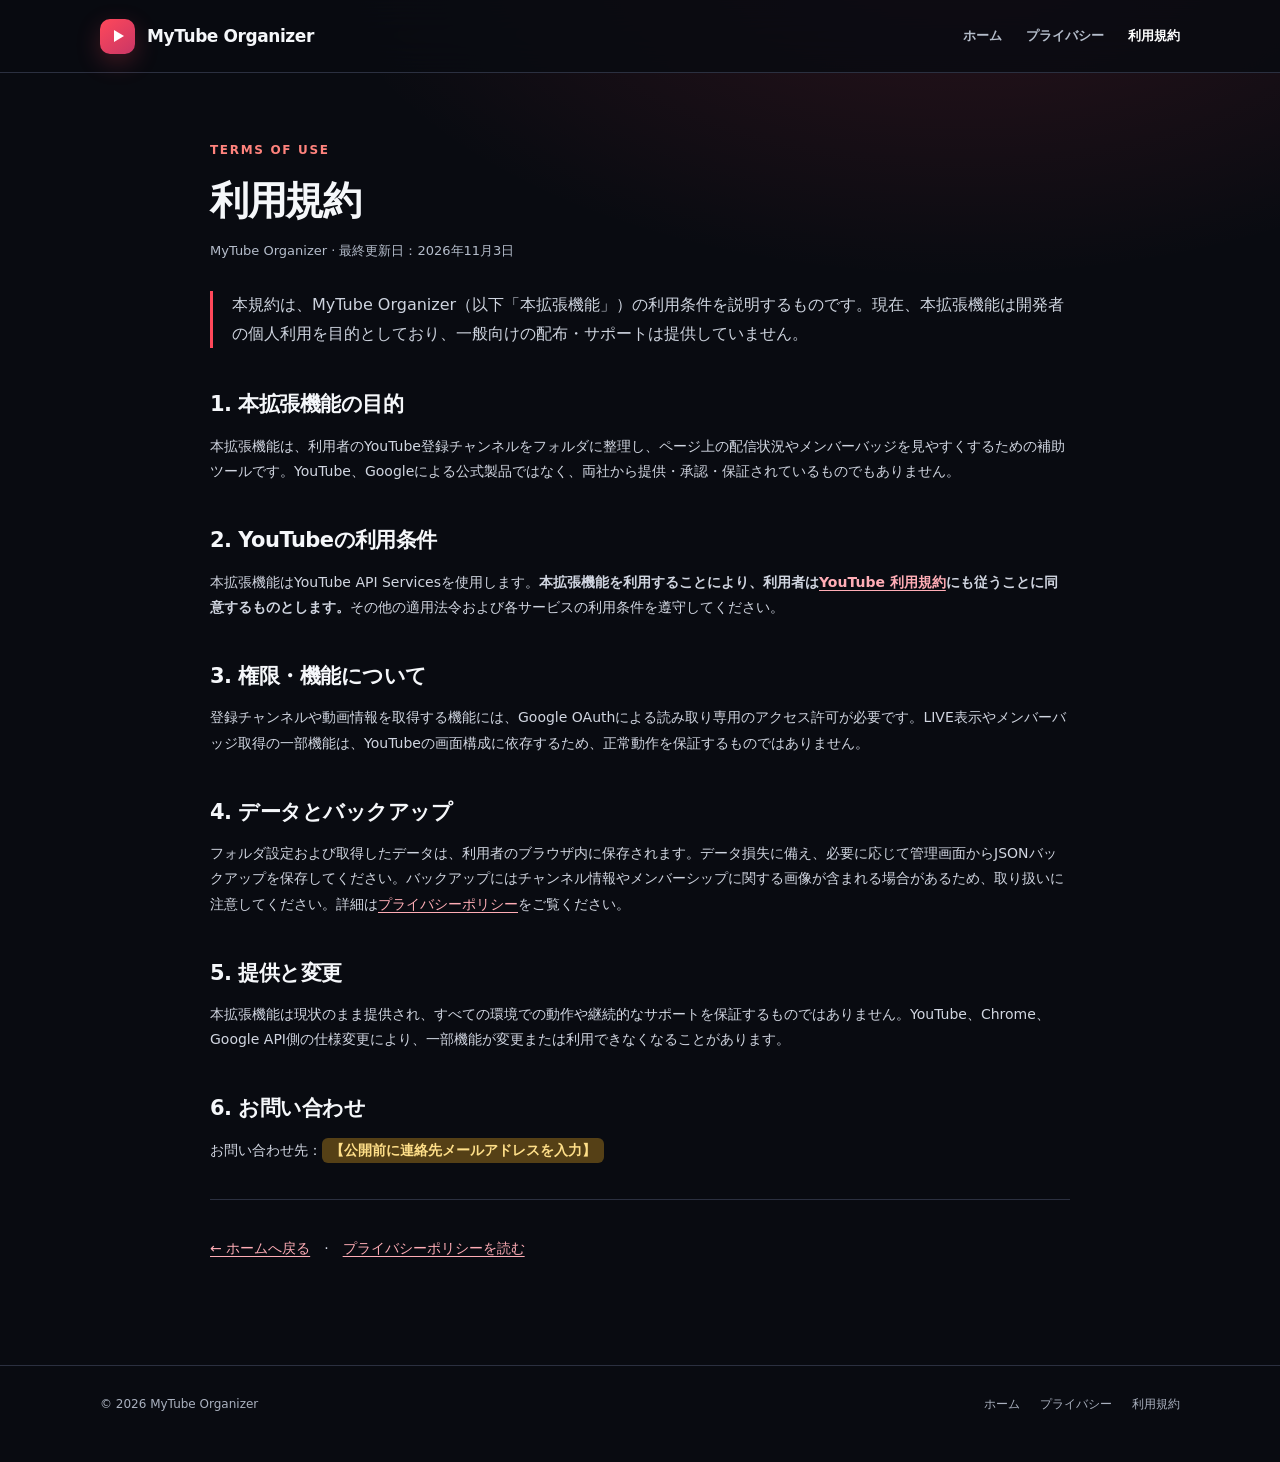
==== terms.html @ 49f16c64 "Add files via upload" ====
<!doctype html>
<html lang="ja"><head><meta charset="utf-8"><meta name="viewport" content="width=device-width,initial-scale=1"><meta name="theme-color" content="#090b11"><meta name="description" content="MyTube Organizerの利用規約およびYouTubeサービスの利用条件について。"><title>利用規約 | MyTube Organizer</title><link rel="stylesheet" href="./styles.css"></head><body>
<header class="topbar"><nav class="wrap nav" aria-label="メインナビゲーション"><a class="brand" href="./index.html"><span class="brand-mark" aria-hidden="true"></span>MyTube Organizer</a><div class="nav-links"><a href="./index.html">ホーム</a><a href="./privacy.html">プライバシー</a><a href="./terms.html" aria-current="page">利用規約</a></div></nav></header>
<main class="wrap document"><span class="kicker">TERMS OF USE</span><h1>利用規約</h1><p class="meta">MyTube Organizer · 最終更新日：2026年11月3日</p><p class="intro">本規約は、MyTube Organizer（以下「本拡張機能」）の利用条件を説明するものです。現在、本拡張機能は開発者の個人利用を目的としており、一般向けの配布・サポートは提供していません。</p>
<h2>1. 本拡張機能の目的</h2><p>本拡張機能は、利用者のYouTube登録チャンネルをフォルダに整理し、ページ上の配信状況やメンバーバッジを見やすくするための補助ツールです。YouTube、Googleによる公式製品ではなく、両社から提供・承認・保証されているものでもありません。</p>
<h2>2. YouTubeの利用条件</h2><p>本拡張機能はYouTube API Servicesを使用します。<strong>本拡張機能を利用することにより、利用者は<a href="https://www.youtube.com/t/terms" target="_blank" rel="noopener noreferrer">YouTube 利用規約</a>にも従うことに同意するものとします。</strong>その他の適用法令および各サービスの利用条件を遵守してください。</p>
<h2>3. 権限・機能について</h2><p>登録チャンネルや動画情報を取得する機能には、Google OAuthによる読み取り専用のアクセス許可が必要です。LIVE表示やメンバーバッジ取得の一部機能は、YouTubeの画面構成に依存するため、正常動作を保証するものではありません。</p>
<h2>4. データとバックアップ</h2><p>フォルダ設定および取得したデータは、利用者のブラウザ内に保存されます。データ損失に備え、必要に応じて管理画面からJSONバックアップを保存してください。バックアップにはチャンネル情報やメンバーシップに関する画像が含まれる場合があるため、取り扱いに注意してください。詳細は<a href="./privacy.html">プライバシーポリシー</a>をご覧ください。</p>
<h2>5. 提供と変更</h2><p>本拡張機能は現状のまま提供され、すべての環境での動作や継続的なサポートを保証するものではありません。YouTube、Chrome、Google API側の仕様変更により、一部機能が変更または利用できなくなることがあります。</p>
<h2>6. お問い合わせ</h2><p>お問い合わせ先：<span class="placeholder">【公開前に連絡先メールアドレスを入力】</span></p><hr><p><a href="./index.html">← ホームへ戻る</a>　·　<a href="./privacy.html">プライバシーポリシーを読む</a></p></main>
<footer><div class="wrap foot"><span>© 2026 MyTube Organizer</span><div class="links"><a href="./index.html">ホーム</a><a href="./privacy.html">プライバシー</a><a href="./terms.html">利用規約</a></div></div></footer></body></html>
---- styles.css ----
:root{color-scheme:dark;--bg:#090b11;--panel:#131722;--panel2:#191e2b;--line:#2b3040;--text:#f5f7fa;--muted:#b5bdcb;--accent:#ff485a;--accent2:#ff837d;--good:#69e9ac;--round:20px}
*{box-sizing:border-box}html{scroll-behavior:smooth}body{margin:0;background:radial-gradient(ellipse 1000px 540px at 75% -5%,rgba(255,69,95,.15),transparent 65%),var(--bg);color:var(--text);font-family:Inter,ui-sans-serif,system-ui,-apple-system,"Hiragino Kaku Gothic ProN","Noto Sans JP","Yu Gothic",Meiryo,sans-serif;line-height:1.8}a{color:inherit;text-decoration:none}a:hover{text-decoration:underline}a:focus-visible,button:focus-visible{outline:3px solid #ffb1b9;outline-offset:4px}.wrap{width:min(1080px,calc(100% - 40px));margin:auto}.topbar{position:sticky;top:0;z-index:10;backdrop-filter:blur(18px);background:rgba(9,11,17,.83);border-bottom:1px solid var(--line)}.nav{display:flex;align-items:center;justify-content:space-between;min-height:72px;gap:24px}.brand{display:flex;align-items:center;gap:12px;font-size:17px;font-weight:850;letter-spacing:-.025em}.brand-mark{width:35px;height:35px;border-radius:10px;background:linear-gradient(140deg,var(--accent),#c93666);display:grid;place-items:center;color:white;box-shadow:0 8px 24px rgba(255,72,90,.24)}.brand-mark:after{content:"";width:0;height:0;border-top:6px solid transparent;border-bottom:6px solid transparent;border-left:10px solid white;margin-left:3px}.nav-links{display:flex;gap:24px;align-items:center;color:var(--muted);font-size:13px;font-weight:700}.nav-links a[aria-current=page]{color:white}.hero{padding:100px 0 76px;display:grid;grid-template-columns:1.2fr .8fr;align-items:center;gap:52px}.eyebrow{display:inline-flex;gap:8px;align-items:center;border:1px solid rgba(255,92,112,.3);background:rgba(255,72,90,.08);color:#ffc4c8;border-radius:100px;padding:5px 13px;font-size:12px;font-weight:800;letter-spacing:.05em}.dot{display:inline-block;width:7px;height:7px;border-radius:50%;background:var(--accent)}h1{font-size:clamp(36px,5vw,66px);letter-spacing:-.055em;line-height:1.2;margin:24px 0}h1 .accent{color:var(--accent2)}.lead{font-size:17px;color:var(--muted);max-width:620px}.button-row{display:flex;gap:12px;flex-wrap:wrap;margin-top:32px}.button{display:inline-flex;align-items:center;justify-content:center;border-radius:12px;padding:12px 19px;font-size:14px;font-weight:800;border:1px solid var(--line);background:#1b202d;transition:transform .15s,border-color .15s}.button:hover{text-decoration:none;transform:translateY(-2px);border-color:#657084}.button.primary{background:var(--accent);color:#140409;border-color:var(--accent)}.smallnote{font-size:12px;color:#9fa8b7;margin:18px 0 0}.demo{padding:14px;background:linear-gradient(145deg,#202532,#11151e);border:1px solid #3a3f4c;border-radius:24px;box-shadow:0 22px 60px #0007}.demo-top{display:flex;align-items:center;gap:8px;padding:5px 8px 15px;color:#c7ccd7;font-size:12px}.window-dot{height:8px;width:8px;border-radius:100%;background:#5b6170}.demo-inner{background:#101114;border-radius:14px;padding:16px 13px;min-height:355px}.demo-heading{font-size:15px;font-weight:850;padding:10px 12px}.folder,.child,.channel{display:flex;align-items:center;gap:9px;padding:10px 12px;font-size:13px;font-weight:650;border-radius:10px;min-width:0}.folder.active,.child.active{background:#292c32}.folder-icon{font-size:17px}.child{margin-left:19px}.channel{margin-left:38px;padding-top:7px;padding-bottom:7px}.avatar{display:inline-grid;place-items:center;width:30px;height:30px;border-radius:50%;background:linear-gradient(135deg,#92adf6,#9d58b2);color:#fff;font-weight:800;font-size:12px;flex:none}.avatar.coral{background:linear-gradient(135deg,#fbb58c,#a74f98)}.avatar.blue{background:linear-gradient(135deg,#4fdac2,#465ac0)}.truncate{white-space:nowrap;overflow:hidden;text-overflow:ellipsis;flex:1}.live{color:#ff586b;font-size:11px;font-weight:900;letter-spacing:.04em;white-space:nowrap}.count{margin-left:auto;color:#abb0bc;font-size:11px}.section{padding:46px 0 72px}.section-head{max-width:780px;margin-bottom:28px}.kicker{font-size:12px;font-weight:850;color:var(--accent2);letter-spacing:.14em;text-transform:uppercase}.section h2,.document h1{font-size:clamp(27px,3.5vw,39px);line-height:1.3;letter-spacing:-.035em;margin:12px 0 15px}.section p{color:var(--muted)}.cards{display:grid;grid-template-columns:repeat(3,1fr);gap:16px}.card{border:1px solid var(--line);border-radius:var(--round);padding:24px;background:linear-gradient(180deg,rgba(35,40,52,.65),rgba(18,22,31,.85))}.card-icon{font-size:25px;margin-bottom:14px}.card h3{font-size:17px;margin:0 0 7px}.card p{margin:0;font-size:13px;line-height:1.8}.wide{grid-column:span 2}.callout{border:1px solid #383e50;background:#151a25;border-radius:18px;padding:24px 28px;margin-top:26px}.callout strong{color:#fff}.callout p{margin:6px 0 0;color:var(--muted)}.bottom-cta{padding:48px 0 90px}.bottom-cta .inner{border-radius:24px;border:1px solid #53414a;background:linear-gradient(115deg,rgba(255,72,90,.12),rgba(25,29,44,.8));padding:32px 36px}.bottom-cta h2{margin:0 0 8px}.bottom-cta p{color:var(--muted);margin:0 0 16px}footer{border-top:1px solid var(--line);color:#aab1bf;padding:28px 0 46px;font-size:12px}footer .foot{display:flex;justify-content:space-between;gap:15px;flex-wrap:wrap}footer .links{display:flex;gap:20px;flex-wrap:wrap}.document{max-width:860px;padding:62px 0 90px}.document .meta{color:var(--muted);font-size:13px}.document h1{margin-bottom:12px}.document .intro{color:#ced4df;font-size:16px;border-left:3px solid var(--accent);padding-left:19px;margin:28px 0 40px}.document h2{font-size:21px;line-height:1.4;letter-spacing:-.025em;margin:42px 0 14px}.document p,.document li{color:#d1d6e1;font-size:14px}.document ul{padding-left:22px}.document li+li{margin-top:8px}.document a:not(.button){color:#ffadb6;text-decoration:underline;text-underline-offset:3px}.document a:hover{color:white}.document hr{border:0;border-top:1px solid var(--line);margin:36px 0}.note{padding:18px 20px;border:1px solid #4d4246;background:#251b23;border-radius:12px;font-size:14px}.placeholder{display:inline-block;border-radius:6px;background:#554016;color:#ffdf89;padding:0 8px;font-weight:800}.info-table{border-collapse:collapse;width:100%;font-size:13px}.info-table th,.info-table td{border-bottom:1px solid var(--line);padding:12px 10px;text-align:left;vertical-align:top}.info-table th{color:#fff;min-width:140px}.info-table td{color:var(--muted)}@media(max-width:800px){.hero{grid-template-columns:1fr;padding-top:68px;gap:25px}.demo{max-width:460px}.cards{grid-template-columns:repeat(2,1fr)}.nav-links{gap:12px}.document{padding-top:45px}}@media(max-width:520px){.wrap{width:calc(100% - 28px)}.nav{min-height:62px;gap:10px}.brand{font-size:14px}.brand-mark{width:30px;height:30px}.nav-links{gap:10px;font-size:11px}.hero{padding:55px 0}.lead{font-size:15px}.cards{grid-template-columns:1fr}.wide{grid-column:auto}.card{padding:20px}.bottom-cta .inner{padding:25px 20px}.document h2{font-size:20px}.info-table th{min-width:96px}}

.demo-disclaimer{margin:10px 8px 0;font-size:11px;color:#aab1bf;line-height:1.5}
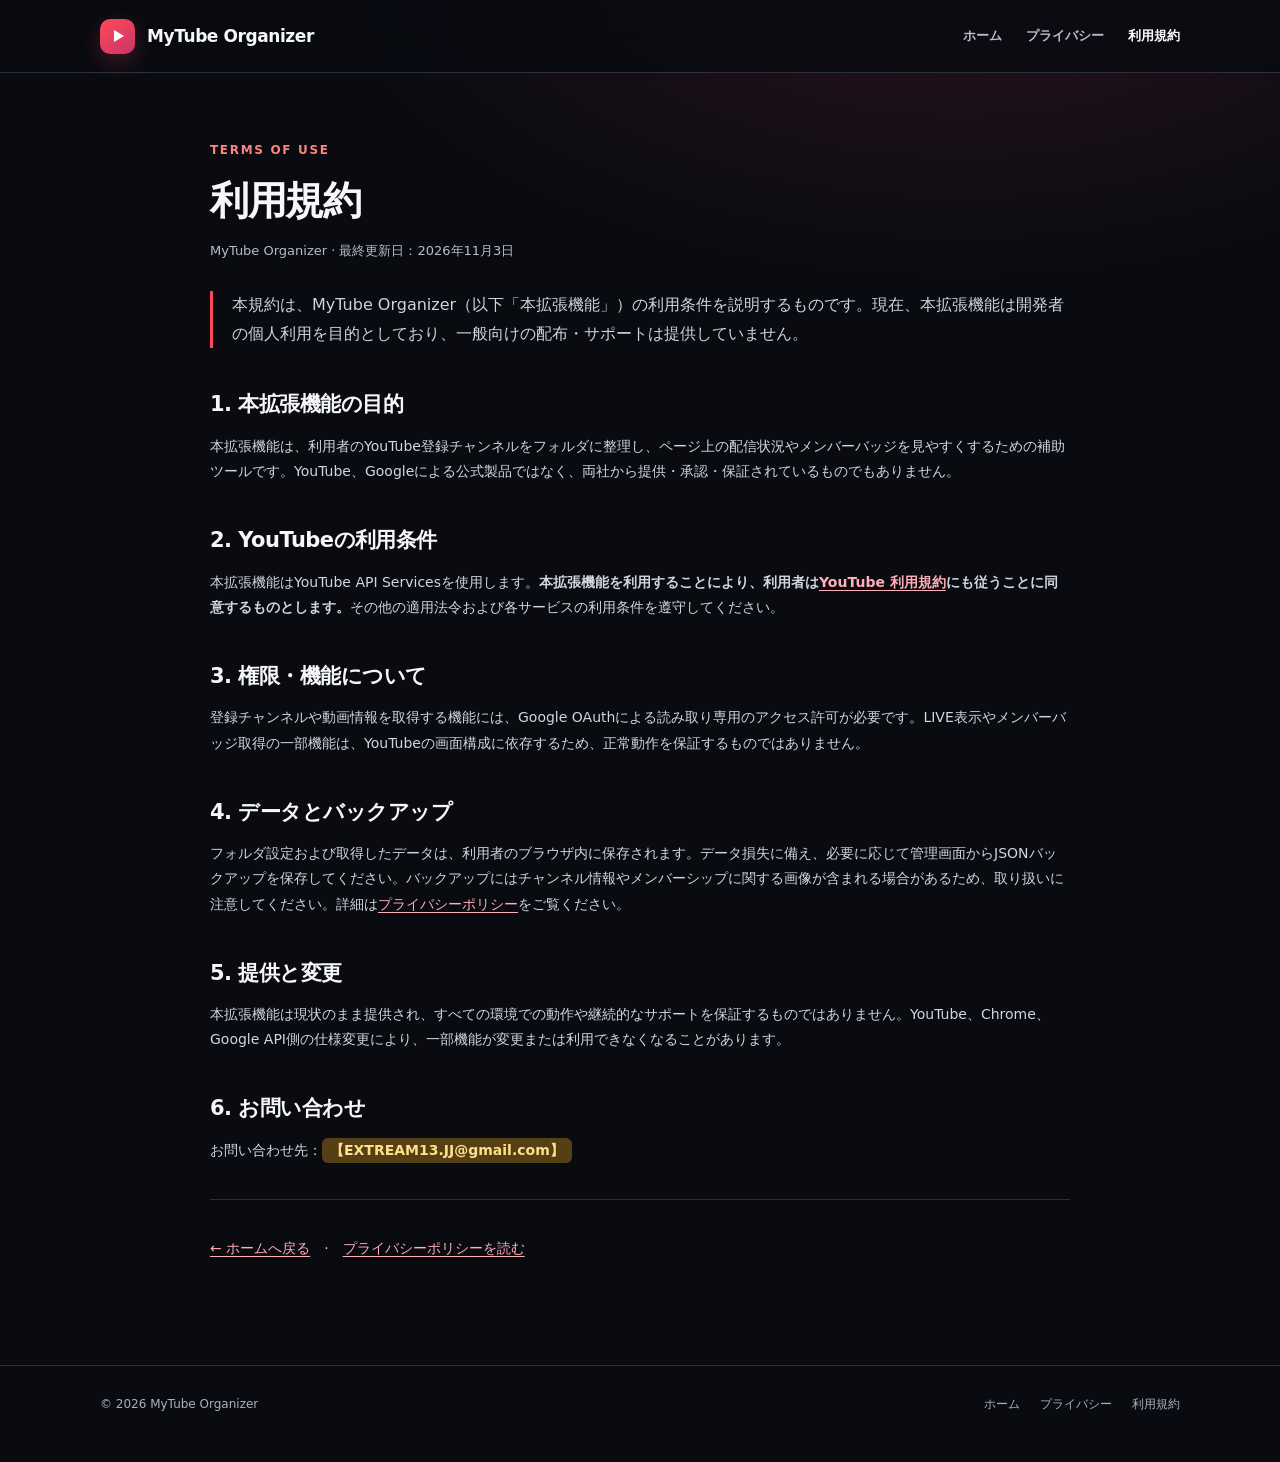
==== commit b6d57ca3: "Update terms.html" ====
--- a/terms.html
+++ b/terms.html
@@ -7,5 +7,5 @@
 <h2>3. 権限・機能について</h2><p>登録チャンネルや動画情報を取得する機能には、Google OAuthによる読み取り専用のアクセス許可が必要です。LIVE表示やメンバーバッジ取得の一部機能は、YouTubeの画面構成に依存するため、正常動作を保証するものではありません。</p>
 <h2>4. データとバックアップ</h2><p>フォルダ設定および取得したデータは、利用者のブラウザ内に保存されます。データ損失に備え、必要に応じて管理画面からJSONバックアップを保存してください。バックアップにはチャンネル情報やメンバーシップに関する画像が含まれる場合があるため、取り扱いに注意してください。詳細は<a href="./privacy.html">プライバシーポリシー</a>をご覧ください。</p>
 <h2>5. 提供と変更</h2><p>本拡張機能は現状のまま提供され、すべての環境での動作や継続的なサポートを保証するものではありません。YouTube、Chrome、Google API側の仕様変更により、一部機能が変更または利用できなくなることがあります。</p>
-<h2>6. お問い合わせ</h2><p>お問い合わせ先：<span class="placeholder">【公開前に連絡先メールアドレスを入力】</span></p><hr><p><a href="./index.html">← ホームへ戻る</a>　·　<a href="./privacy.html">プライバシーポリシーを読む</a></p></main>
+<h2>6. お問い合わせ</h2><p>お問い合わせ先：<span class="placeholder">【EXTREAM13.JJ@gmail.com】</span></p><hr><p><a href="./index.html">← ホームへ戻る</a>　·　<a href="./privacy.html">プライバシーポリシーを読む</a></p></main>
 <footer><div class="wrap foot"><span>© 2026 MyTube Organizer</span><div class="links"><a href="./index.html">ホーム</a><a href="./privacy.html">プライバシー</a><a href="./terms.html">利用規約</a></div></div></footer></body></html>
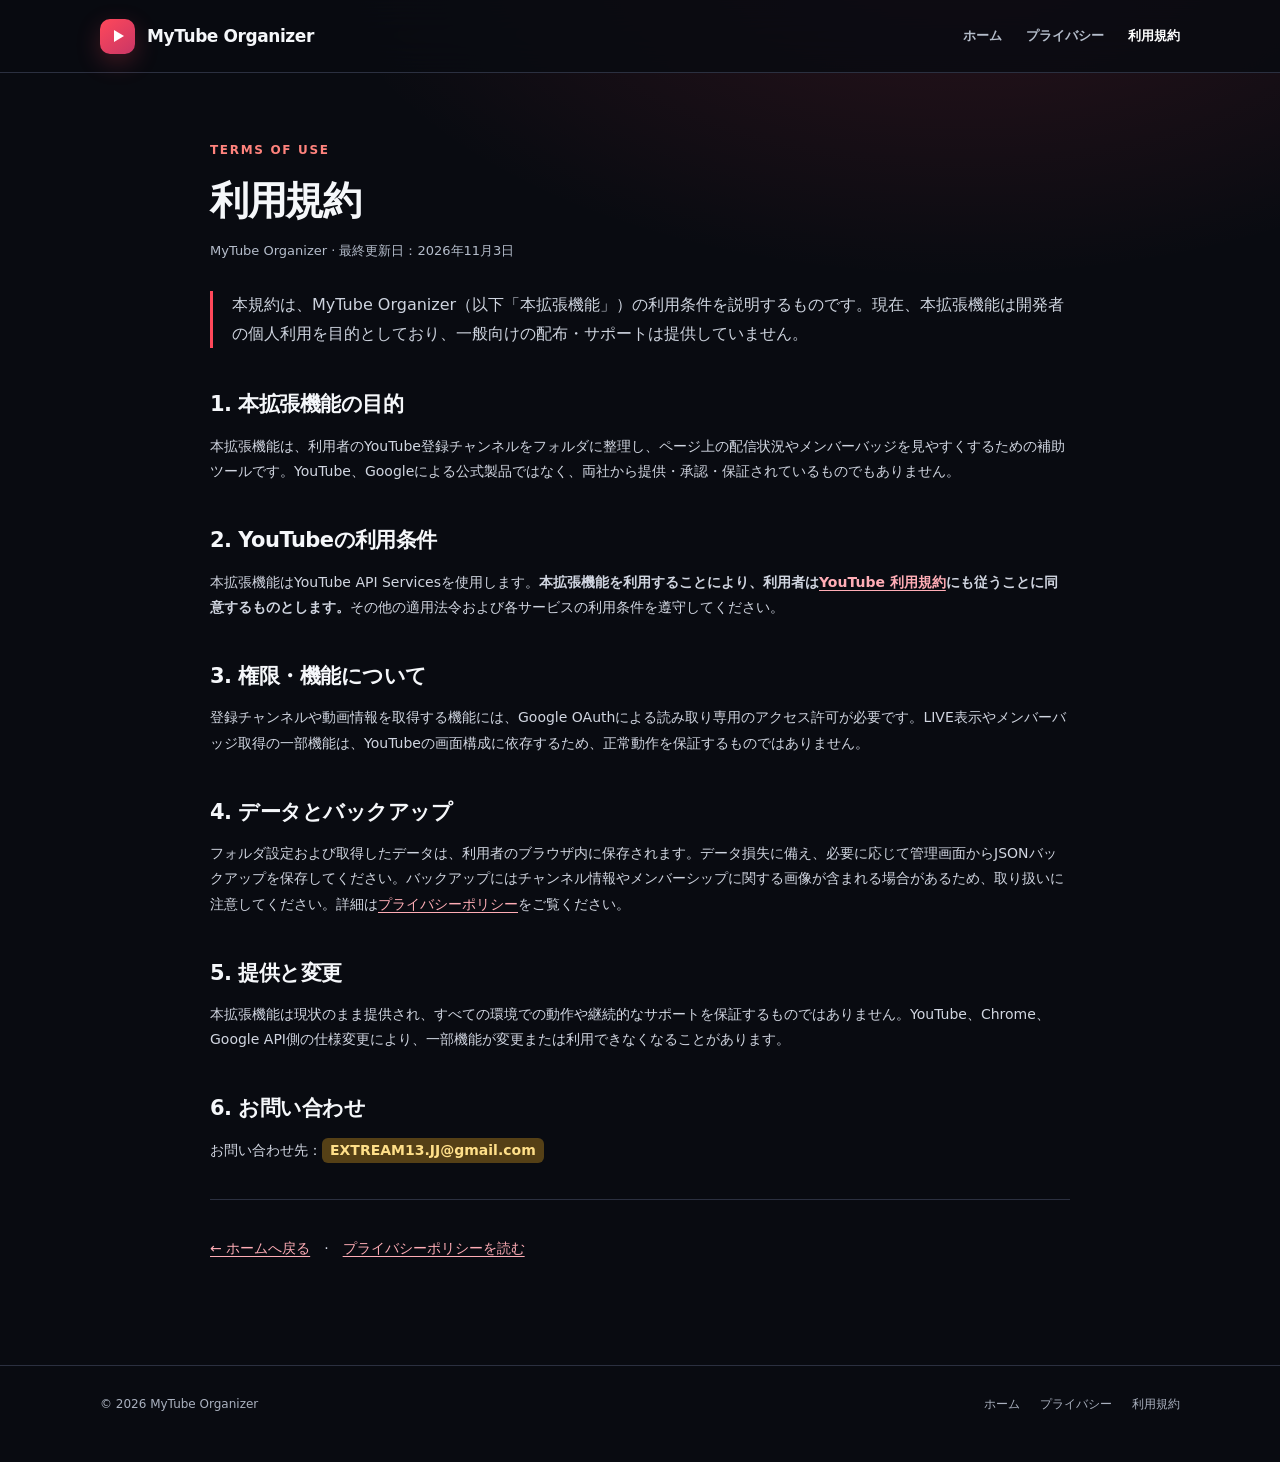
==== commit 90f73cf5: "Add files via upload" ====
--- a/terms.html
+++ b/terms.html
@@ -7,5 +7,5 @@
 <h2>3. 権限・機能について</h2><p>登録チャンネルや動画情報を取得する機能には、Google OAuthによる読み取り専用のアクセス許可が必要です。LIVE表示やメンバーバッジ取得の一部機能は、YouTubeの画面構成に依存するため、正常動作を保証するものではありません。</p>
 <h2>4. データとバックアップ</h2><p>フォルダ設定および取得したデータは、利用者のブラウザ内に保存されます。データ損失に備え、必要に応じて管理画面からJSONバックアップを保存してください。バックアップにはチャンネル情報やメンバーシップに関する画像が含まれる場合があるため、取り扱いに注意してください。詳細は<a href="./privacy.html">プライバシーポリシー</a>をご覧ください。</p>
 <h2>5. 提供と変更</h2><p>本拡張機能は現状のまま提供され、すべての環境での動作や継続的なサポートを保証するものではありません。YouTube、Chrome、Google API側の仕様変更により、一部機能が変更または利用できなくなることがあります。</p>
-<h2>6. お問い合わせ</h2><p>お問い合わせ先：<span class="placeholder">【EXTREAM13.JJ@gmail.com】</span></p><hr><p><a href="./index.html">← ホームへ戻る</a>　·　<a href="./privacy.html">プライバシーポリシーを読む</a></p></main>
+<h2>6. お問い合わせ</h2><p>お問い合わせ先：<span class="placeholder">EXTREAM13.JJ@gmail.com</span></p><hr><p><a href="./index.html">← ホームへ戻る</a>　·　<a href="./privacy.html">プライバシーポリシーを読む</a></p></main>
 <footer><div class="wrap foot"><span>© 2026 MyTube Organizer</span><div class="links"><a href="./index.html">ホーム</a><a href="./privacy.html">プライバシー</a><a href="./terms.html">利用規約</a></div></div></footer></body></html>
